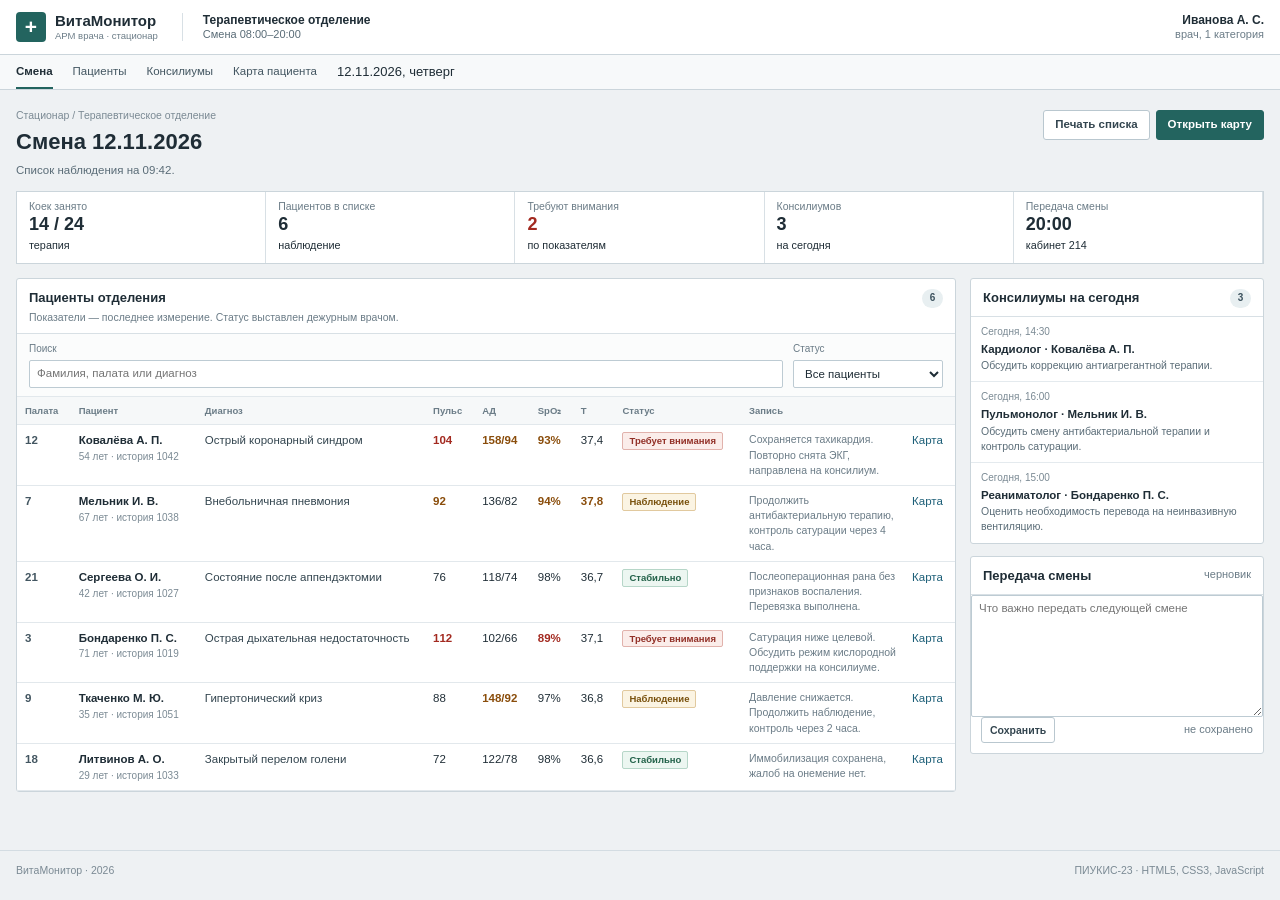
==== index.html @ b9f0060e "Add files via upload" ====
<!DOCTYPE html>
<html lang="ru">
<head>
  <meta charset="utf-8">
  <meta name="viewport" content="width=device-width, initial-scale=1">
  <title>Смена — ВитаМонитор</title>
  <meta name="description" content="Рабочее место врача стационара: пациенты отделения, показатели, консилиумы и передача смены.">
  <link rel="icon" href="assets/favicon.svg" type="image/svg+xml">
  <link rel="stylesheet" href="css/styles.css">
</head>
<body class="app-page">
  <header class="app-header">
    <div class="app-header-inner">
      <a class="brand" href="index.html" aria-label="ВитаМонитор — экран смены">
        <span class="brand-mark" aria-hidden="true">+</span>
        <span class="brand-text">ВитаМонитор<small>АРМ врача · стационар</small></span>
      </a>
      <div class="header-context">
        <span class="header-department">Терапевтическое отделение</span>
        <span class="header-shift">Смена 08:00–20:00</span>
      </div>
      <div class="header-user">
        <span class="user-name">Иванова А. С.</span>
        <span class="user-role">врач, 1 категория</span>
      </div>
    </div>
  </header>

  <nav class="app-nav" aria-label="Разделы">
    <div class="app-nav-inner">
      <a class="is-current" href="index.html">Смена</a>
      <a href="index.html#patients">Пациенты</a>
      <a href="index.html#consiliums">Консилиумы</a>
      <a href="dashboard.html">Карта пациента</a>
      <span class="nav-date">12.11.2026, четверг</span>
    </div>
  </nav>

  <main class="app-main">
    <div class="app-container">
      <div class="page-head">
        <div>
          <p class="breadcrumbs">Стационар / Терапевтическое отделение</p>
          <h1>Смена 12.11.2026</h1>
          <p class="page-sub">Список наблюдения на 09:42.</p>
        </div>
        <div class="page-actions">
          <button class="button button-secondary" type="button" onclick="window.print()">Печать списка</button>
          <a class="button" href="dashboard.html">Открыть карту</a>
        </div>
      </div>

      <section class="summary-strip" aria-label="Сводка по смене">
        <div class="summary-item"><span>Коек занято</span><strong>14 / 24</strong><small>терапия</small></div>
        <div class="summary-item"><span>Пациентов в списке</span><strong>6</strong><small>наблюдение</small></div>
        <div class="summary-item summary-alert"><span>Требуют внимания</span><strong>2</strong><small>по показателям</small></div>
        <div class="summary-item"><span>Консилиумов</span><strong>3</strong><small>на сегодня</small></div>
        <div class="summary-item"><span>Передача смены</span><strong>20:00</strong><small>кабинет 214</small></div>
      </section>

      <div class="shift-layout">
        <section class="panel shift-panel" id="patients">
          <div class="panel-header">
            <div>
              <h2>Пациенты отделения</h2>
              <p>Показатели — последнее измерение. Статус выставлен дежурным врачом.</p>
            </div>
            <span class="record-count" id="shiftCount">6</span>
          </div>

          <div class="table-tools">
            <label class="field search-field">
              <span>Поиск</span>
              <input type="search" id="shiftSearch" placeholder="Фамилия, палата или диагноз">
            </label>
            <label class="field">
              <span>Статус</span>
              <select id="shiftStatus">
                <option value="all">Все пациенты</option>
                <option value="risk">Требуют внимания</option>
                <option value="watch">Наблюдение</option>
                <option value="stable">Стабильные</option>
              </select>
            </label>
          </div>

          <div class="table-scroll">
            <table class="data-table shift-table">
              <thead>
                <tr>
                  <th>Палата</th>
                  <th>Пациент</th>
                  <th>Диагноз</th>
                  <th>Пульс</th>
                  <th>АД</th>
                  <th>SpO₂</th>
                  <th>T</th>
                  <th>Статус</th>
                  <th>Запись</th>
                  <th></th>
                </tr>
              </thead>
              <tbody id="shiftRows"></tbody>
            </table>
          </div>
        </section>

        <aside class="shift-aside">
          <section class="panel" id="consiliums">
            <div class="panel-header compact">
              <h2>Консилиумы на сегодня</h2>
              <span class="record-count">3</span>
            </div>
            <div class="consilium-feed" id="todayConsiliums"></div>
          </section>

          <section class="panel">
            <div class="panel-header compact">
              <h2>Передача смены</h2>
              <span class="muted-small">черновик</span>
            </div>
            <label class="field">
              <span class="visually-hidden">Текст передачи смены</span>
              <textarea id="handoverText" rows="7" placeholder="Что важно передать следующей смене"></textarea>
            </label>
            <div class="handover-actions">
              <button class="button button-secondary button-small" type="button" id="saveHandover">Сохранить</button>
              <span class="muted-small" id="handoverStatus">не сохранено</span>
            </div>
          </section>
        </aside>
      </div>
    </div>
  </main>

  <footer class="app-footer">
    <div class="app-container footer-line">
      <span>ВитаМонитор · 2026</span>
      <span>ПИУКИС-23 · HTML5, CSS3, JavaScript</span>
    </div>
  </footer>

  <div class="toast" id="appToast" hidden></div>
  <script src="js/patients.js"></script>
  <script src="js/interface.js"></script>
</body>
</html>
---- css/styles.css ----
*, *::before, *::after {
  box-sizing: border-box;
}
body {
  margin: 0;
  color: #1f2d36;
  background: #eef1f3;
  font-family: "Segoe UI",  Tahoma,  Arial,  sans-serif;
  font-size: 13px;
  line-height: 1.45;
}
a {
  color: #1d5f78;
  text-decoration: none;
}
h1, h2, h3, p {
  margin-top: 0;
}
h1 {
  margin-bottom: 4px;
  font-size: 22px;
  font-weight: 600;
}
h2 {
  margin-bottom: 4px;
  font-size: 15px;
  font-weight: 600;
}
h3 {
  margin-bottom: 6px;
  font-size: 13px;
  font-weight: 600;
}
button, input, select, textarea {
  font: inherit;
}
.visually-hidden {
  position: absolute;
  width: 1px;
  height: 1px;
  padding: 0;
  margin: -1px;
  overflow: hidden;
  clip: rect(0,  0,  0,  0);
  white-space: nowrap;
  border: 0;
}
.muted-small {
  color: #6b7c87;
  font-size: 11px;
}
.app-header {
  background: #fff;
  border-bottom: 1px solid #cbd5db;
}
.app-header-inner {
  display: flex;
  align-items: center;
  gap: 24px;
  width: min(1400px,  calc(100% - 32px));
  min-height: 54px;
  margin: 0 auto;
}
.brand {
  display: inline-flex;
  align-items: center;
  gap: 9px;
  flex-shrink: 0;
  color: #1f2d36;
}
.brand-mark {
  display: inline-grid;
  place-items: center;
  width: 30px;
  height: 30px;
  border-radius: 4px;
  background: #23645f;
  color: #fff;
  font-size: 21px;
  font-weight: 700;
  line-height: 1;
}
.brand-text {
  display: flex;
  flex-direction: column;
  font-size: 15px;
  font-weight: 600;
  line-height: 1.15;
}
.brand-text small {
  margin-top: 2px;
  color: #6b7c87;
  font-size: 9.5px;
  font-weight: 400;
}
.header-context {
  display: flex;
  flex-direction: column;
  padding-left: 20px;
  border-left: 1px solid #d8e0e5;
  color: #5a6c77;
  font-size: 11px;
  line-height: 1.25;
}
.header-department {
  color: #1f2d36;
  font-size: 12px;
  font-weight: 600;
}
.header-user {
  display: flex;
  flex-direction: column;
  align-items: flex-end;
  margin-left: auto;
  font-size: 11px;
  line-height: 1.25;
}
.user-name {
  color: #1f2d36;
  font-size: 12px;
  font-weight: 600;
}
.user-role {
  color: #6b7c87;
}
.app-nav {
  background: #f7f9fa;
  border-bottom: 1px solid #cbd5db;
}
.app-nav-inner {
  display: flex;
  align-items: center;
  gap: 20px;
  width: min(1400px,  calc(100% - 32px));
  min-height: 34px;
  margin: 0 auto;
}
.app-nav a {
  display: inline-flex;
  align-items: center;
  height: 34px;
  border-bottom: 2px solid transparent;
  color: #435661;
  font-size: 11.5px;
  text-decoration: none;
}
.app-nav a.is-current {
  border-bottom-color: #23645f;
  color: #1f2d36;
  font-weight: 600;
}
.app-main {
  min-height: calc(100vh - 140px);
  padding: 18px 0 30px;
}
.app-container {
  width: min(1400px,  calc(100% - 32px));
  margin: 0 auto;
}
.app-footer {
  border-top: 1px solid #d3dce2;
  color: #7b8a94;
  font-size: 10.5px;
}
.footer-line {
  display: flex;
  justify-content: space-between;
  gap: 16px;
  padding: 12px 0;
}
.page-head {
  display: flex;
  align-items: flex-start;
  justify-content: space-between;
  gap: 20px;
  margin-bottom: 12px;
}
.breadcrumbs {
  margin-bottom: 3px;
  color: #7b8a94;
  font-size: 10.5px;
}
.page-sub {
  margin-bottom: 0;
  color: #5a6c77;
  font-size: 11.5px;
}
.page-actions {
  display: flex;
  gap: 6px;
  padding-top: 2px;
}
.summary-strip {
  display: grid;
  grid-template-columns: repeat(5,  minmax(0,  1fr));
  margin-bottom: 14px;
  border: 1px solid #cbd5db;
  background: #fff;
}
.summary-item {
  padding: 8px 12px;
  border-right: 1px solid #d8e0e5;
}
.summary-item span {
  display: block;
  color: #6b7c87;
  font-size: 10.5px;
  line-height: 1.3;
}
.summary-item strong {
  display: block;
  margin: 2px 0 1px;
  color: #1f2d36;
  font-size: 18px;
  font-weight: 600;
  line-height: 1.1;
}
.summary-alert strong {
  color: #a32a20;
}
.button {
  display: inline-flex;
  align-items: center;
  justify-content: center;
  min-height: 30px;
  padding: 4px 11px;
  border: 1px solid #23645f;
  border-radius: 3px;
  background: #23645f;
  color: #fff;
  font-size: 11.5px;
  font-weight: 600;
  line-height: 1.2;
  cursor: pointer;
}
.button:hover {
  background: #194e4a;
  border-color: #194e4a;
  color: #fff;
  text-decoration: none;
}
.button-secondary {
  background: #fff;
  border-color: #b9c7cf;
  color: #33454f;
}
.button-small {
  min-height: 26px;
  padding: 3px 8px;
  font-size: 10.5px;
}
.shift-layout {
  display: grid;
  grid-template-columns: minmax(0,  1fr) 294px;
  gap: 14px;
  align-items: start;
}
.panel {
  border: 1px solid #cbd5db;
  border-radius: 3px;
  background: #fff;
}
.panel-header {
  display: flex;
  align-items: flex-start;
  justify-content: space-between;
  gap: 12px;
  padding: 10px 12px 8px;
  border-bottom: 1px solid #d8e0e5;
}
.panel-header h2 {
  margin: 0;
  font-size: 13px;
  font-weight: 600;
}
.panel-header p {
  margin: 2px 0 0;
  color: #6b7c87;
  font-size: 10.5px;
}
.record-count {
  display: inline-grid;
  place-items: center;
  min-width: 21px;
  height: 19px;
  padding: 0 5px;
  border-radius: 10px;
  background: #e8eff1;
  color: #3c525e;
  font-size: 10px;
  font-weight: 600;
}
.table-tools {
  display: flex;
  gap: 10px;
  padding: 8px 12px;
  border-bottom: 1px solid #e2e8ec;
  background: #fbfcfc;
}
.field {
  display: flex;
  flex-direction: column;
  gap: 3px;
  min-width: 0;
}
.field>span {
  color: #6b7c87;
  font-size: 10px;
}
.field input, .field select, .field textarea {
  width: 100%;
  min-height: 28px;
  padding: 4px 7px;
  border: 1px solid #bdcbd3;
  border-radius: 2px;
  background: #fff;
  color: #1f2d36;
  font-size: 11.5px;
}
.field input:focus, .field select:focus, .field textarea:focus {
  outline: 2px solid #9fc6c2;
  outline-offset: 0;
  border-color: #4c8882;
}
.field textarea {
  resize: vertical;
  line-height: 1.4;
}
.search-field {
  flex: 1 1 260px;
}
.table-tools .field:not(.search-field) {
  flex: 0 0 150px;
}
.table-scroll {
  overflow-x: auto;
}
.data-table {
  width: 100%;
  border-collapse: collapse;
  font-size: 11.5px;
}
.data-table th, .data-table td {
  padding: 7px 8px;
  border-bottom: 1px solid #e2e8ec;
  text-align: left;
  vertical-align: top;
}
.data-table th {
  color: #6b7c87;
  background: #f6f8f9;
  font-size: 9.5px;
  font-weight: 600;
  white-space: nowrap;
}
.data-table .num {
  white-space: nowrap;
}
.bed-cell {
  color: #435661;
  font-weight: 600;
  white-space: nowrap;
}
.patient-cell strong {
  display: block;
  font-weight: 600;
  white-space: nowrap;
}
.patient-cell small {
  display: block;
  margin-top: 1px;
  color: #7b8a94;
  font-size: 10px;
}
.diagnosis-cell {
  max-width: 210px;
  color: #33454f;
}
.value-warn {
  color: #8a4d0b;
  font-weight: 600;
}
.value-alert {
  color: #a32a20;
  font-weight: 600;
}
.note-cell {
  max-width: 150px;
  color: #6b7c87;
  font-size: 10.5px;
}
.status {
  display: inline-block;
  padding: 1px 6px;
  border: 1px solid transparent;
  border-radius: 2px;
  font-size: 9.5px;
  font-weight: 600;
  white-space: nowrap;
}
.status-risk {
  border-color: #e1b2ac;
  background: #fbedea;
  color: #923027;
}
.status-watch {
  border-color: #e1c99e;
  background: #fbf4e3;
  color: #78500c;
}
.status-stable {
  border-color: #b6d6c8;
  background: #ecf6f1;
  color: #23624a;
}
.shift-aside {
  display: grid;
  gap: 12px;
}
.consilium-feed {
  display: grid;
}
.consilium-line {
  padding: 8px 10px;
  border-bottom: 1px solid #e4eaee;
}
.consilium-line:last-child {
  border-bottom: 0;
}
.consilium-line time {
  display: block;
  color: #7b8a94;
  font-size: 10px;
}
.consilium-line strong {
  display: block;
  margin: 1px 0;
  font-size: 11.5px;
  font-weight: 600;
}
.consilium-line p {
  margin: 0;
  color: #5a6c77;
  font-size: 10.5px;
}
.handover-actions {
  display: flex;
  align-items: center;
  justify-content: space-between;
  gap: 8px;
  padding: 0 10px 10px;
}
.patient-layout {
  display: grid;
  grid-template-columns: 246px minmax(0,  1fr);
  gap: 14px;
  align-items: start;
}
.patient-list-panel {
  min-width: 0;
  border: 1px solid #cbd5db;
  border-radius: 3px;
  background: #fff;
}
.list-tools {
  display: grid;
  gap: 5px;
  padding: 8px 10px;
  border-bottom: 1px solid #e2e8ec;
  background: #fbfcfc;
}
.patient-list {
  max-height: 620px;
  overflow-y: auto;
}
.patient-item {
  display: block;
  width: 100%;
  padding: 7px 10px;
  border: 0;
  border-bottom: 1px solid #e6ecef;
  border-left: 3px solid transparent;
  background: #fff;
  color: #1f2d36;
  text-align: left;
  cursor: pointer;
}
.patient-item.is-active {
  border-left-color: #23645f;
  background: #eff6f4;
}
.patient-item-top {
  display: flex;
  align-items: baseline;
  justify-content: space-between;
  gap: 6px;
}
.patient-item strong {
  overflow: hidden;
  font-size: 11.5px;
  font-weight: 600;
  text-overflow: ellipsis;
  white-space: nowrap;
}
.patient-item small {
  display: block;
  margin-top: 1px;
  color: #7b8a94;
  font-size: 10px;
}
.patient-view {
  min-width: 0;
  min-height: 420px;
}
.patient-banner {
  border: 1px solid #cbd5db;
  border-radius: 3px;
  background: #fff;
}
.patient-banner-top {
  display: flex;
  align-items: flex-start;
  gap: 14px;
  padding: 10px 12px;
}
.patient-initials {
  display: inline-grid;
  place-items: center;
  width: 38px;
  height: 38px;
  flex: 0 0 auto;
  border-radius: 3px;
  background: #e6efed;
  color: #23645f;
  font-size: 12px;
  font-weight: 600;
}
.patient-title {
  min-width: 0;
}
.patient-title h2 {
  margin: 0;
  font-size: 17px;
  font-weight: 600;
}
.patient-badges {
  display: flex;
  flex-wrap: wrap;
  gap: 5px;
  margin-top: 5px;
}
.badge-diagnosis {
  border-color: #c5d8e3;
  background: #f0f6f9;
  color: #28566c;
}
.patient-actions {
  display: flex;
  gap: 5px;
  margin-left: auto;
  flex-shrink: 0;
}
.patient-tabs {
  display: flex;
  gap: 0;
  padding: 0 12px;
  border-top: 1px solid #e2e8ec;
  background: #fbfcfc;
}
.tab {
  padding: 7px 12px;
  border: 0;
  border-bottom: 2px solid transparent;
  background: transparent;
  color: #5a6c77;
  font-size: 11px;
  cursor: pointer;
}
.tab.is-active {
  border-bottom-color: #23645f;
  color: #1f2d36;
  font-weight: 600;
}
.patient-panel {
  padding: 12px;
  border: 1px solid #cbd5db;
  border-top: 0;
  background: #fff;
}
.patient-panel[hidden] {
  display: none;
}
.vitals-strip {
  display: grid;
  grid-template-columns: repeat(4,  minmax(0,  1fr));
  margin-bottom: 12px;
  border: 1px solid #d5dfe4;
  background: #fff;
}
.vital-box {
  padding: 7px 10px;
  border-right: 1px solid #e2e8ec;
}
.vital-box span {
  display: block;
  color: #6b7c87;
  font-size: 10px;
}
.vital-box strong {
  display: inline-block;
  margin: 1px 0;
  color: #1f2d36;
  font-size: 19px;
  font-weight: 600;
  line-height: 1.1;
}
.vital-box small {
  margin-left: 3px;
  color: #8a979f;
  font-size: 9.5px;
}
.vital-box em {
  display: block;
  color: #7b8a94;
  font-size: 9.5px;
  font-style: normal;
}
.vital-box.is-warning {
  background: #fffaf0;
}
.vital-box.is-warning strong {
  color: #8a4d0b;
}
.vital-box.is-alert {
  background: #fdf5f3;
}
.vital-box.is-alert strong {
  color: #a32a20;
}
.clinical-grid {
  display: grid;
  grid-template-columns: minmax(0,  1fr) 250px;
  gap: 12px;
  align-items: start;
}
.clinical-block {
  min-width: 0;
  border: 1px solid #d5dfe4;
  background: #fff;
}
.clinical-block-head {
  display: flex;
  align-items: baseline;
  justify-content: space-between;
  gap: 8px;
  padding: 7px 9px;
  border-bottom: 1px solid #e2e8ec;
  background: #fbfcfc;
}
.clinical-block-head h3 {
  margin: 0;
  font-size: 11.5px;
}
.flowsheet {
  width: 100%;
  border-collapse: collapse;
  font-size: 11px;
}
.flowsheet th, .flowsheet td {
  padding: 5px 7px;
  border-bottom: 1px solid #e8eef1;
  text-align: right;
}
.flowsheet th:first-child, .flowsheet td:first-child {
  text-align: left;
}
.flowsheet th {
  color: #6b7c87;
  background: #f8fafb;
  font-size: 9px;
  font-weight: 600;
}
.chart-wrap {
  padding: 6px 9px 8px;
  border-top: 1px solid #e2e8ec;
}
.chart-title {
  display: flex;
  justify-content: space-between;
  gap: 8px;
  margin-bottom: 4px;
  color: #6b7c87;
  font-size: 9.5px;
}
.bar-chart {
  display: grid;
  gap: 4px;
  padding: 4px 0 2px;
}
.bar-row {
  display: grid;
  grid-template-columns: 40px 1fr 32px;
  gap: 6px;
  align-items: center;
  font-size: 9.5px;
}
.bar-time {
  color: #7b8a94;
}
.bar-track {
  height: 8px;
  overflow: hidden;
  border-radius: 2px;
  background: #eef2f4;
}
.bar-fill {
  display: block;
  height: 100%;
  border-radius: 2px;
  background: #23645f;
}
.bar-fill.warning {
  background: #c98a32;
}
.bar-fill.alert {
  background: #a32a20;
}
.bar-value {
  color: #33454f;
  text-align: right;
}
.side-block {
  margin-bottom: 10px;
  border: 1px solid #d5dfe4;
  background: #fff;
}
.side-block:last-child {
  margin-bottom: 0;
}
.side-block h3 {
  margin: 0;
  padding: 7px 9px;
  border-bottom: 1px solid #e2e8ec;
  background: #fbfcfc;
  font-size: 11px;
}
.side-list {
  margin: 0;
  padding: 7px 9px 7px 24px;
  color: #33454f;
  font-size: 10.5px;
}
.side-list li {
  margin-bottom: 4px;
}
.side-list li:last-child {
  margin-bottom: 0;
}
.side-text {
  margin: 0;
  padding: 7px 9px;
  color: #5a6c77;
  font-size: 10.5px;
}
.notes-layout {
  display: grid;
  grid-template-columns: minmax(0,  1fr) 280px;
  gap: 12px;
}
.note-form {
  display: grid;
  gap: 7px;
  padding: 9px;
  border: 1px solid #d5dfe4;
  background: #fff;
}
.note-form label {
  display: grid;
  gap: 3px;
  color: #6b7c87;
  font-size: 10px;
}
.note-form input, .note-form select, .note-form textarea {
  width: 100%;
  padding: 5px 7px;
  border: 1px solid #bdcbd3;
  border-radius: 2px;
  background: #fff;
  color: #1f2d36;
  font-size: 11.5px;
}
.note-form textarea {
  min-height: 74px;
  resize: vertical;
}
.note-form button {
  justify-self: start;
  min-height: 28px;
  padding: 3px 9px;
  border: 1px solid #23645f;
  border-radius: 2px;
  background: #23645f;
  color: #fff;
  font-size: 10.5px;
  font-weight: 600;
  cursor: pointer;
}
.timeline {
  border: 1px solid #d5dfe4;
  background: #fff;
}
.timeline-item {
  padding: 8px 9px;
  border-bottom: 1px solid #e8eef1;
}
.timeline-item strong {
  font-size: 11px;
  font-weight: 600;
}
.timeline-item span {
  display: block;
  margin: 1px 0 3px;
  color: #7b8a94;
  font-size: 9.5px;
}
.timeline-item p {
  margin: 0;
  color: #33454f;
  font-size: 11px;
}
.no-records {
  margin: 0;
  padding: 10px;
  color: #7b8a94;
  font-size: 10.5px;
}
.consilium-layout {
  display: grid;
  grid-template-columns: minmax(0,  1fr) 300px;
  gap: 12px;
}
.consilium-form {
  display: grid;
  gap: 7px;
  padding: 9px;
  border: 1px solid #d5dfe4;
  background: #fff;
}
.consilium-form label {
  display: grid;
  gap: 3px;
  color: #6b7c87;
  font-size: 10px;
}
.consilium-form select, .consilium-form textarea {
  width: 100%;
  padding: 5px 7px;
  border: 1px solid #bdcbd3;
  border-radius: 2px;
  background: #fff;
  color: #1f2d36;
  font-size: 11.5px;
}
.consilium-form textarea {
  min-height: 74px;
  resize: vertical;
}
.consilium-form button {
  justify-self: start;
  min-height: 28px;
  padding: 3px 9px;
  border: 1px solid #23645f;
  border-radius: 2px;
  background: #23645f;
  color: #fff;
  font-size: 10.5px;
  font-weight: 600;
  cursor: pointer;
}
.consilium-list {
  border: 1px solid #d5dfe4;
  background: #fff;
}
.consilium-entry {
  padding: 8px 9px;
  border-bottom: 1px solid #e8eef1;
}
.consilium-entry strong {
  display: block;
  font-size: 11px;
}
.consilium-entry small {
  display: block;
  margin: 1px 0 3px;
  color: #7b8a94;
  font-size: 9.5px;
}
.consilium-entry p {
  margin: 0;
  color: #33454f;
  font-size: 11px;
}
.toast {
  position: fixed;
  right: 18px;
  bottom: 18px;
  z-index: 30;
  max-width: 300px;
  padding: 8px 10px;
  border: 1px solid #1f2d36;
  border-radius: 3px;
  background: #1f2d36;
  color: #fff;
  font-size: 11px;
}
.toast[hidden] {
  display: none;
}
@media (max-width: 1100px) {
  .shift-layout {
    grid-template-columns: 1fr;
  }
  .shift-aside {
    grid-template-columns: 1fr 1fr;
  }
}
@media (max-width: 900px) {
  .patient-layout {
    grid-template-columns: 1fr;
  }
  .patient-list {
    max-height: 260px;
  }
  .clinical-grid, .notes-layout, .consilium-layout {
    grid-template-columns: 1fr;
  }
  .patient-list-panel {
    min-width: 0;
  }
}
@media (max-width: 760px) {
  .app-header-inner {
    flex-wrap: wrap;
    gap: 8px;
    padding: 7px 0;
  }
  .header-context {
    padding-left: 0;
    border-left: 0;
  }
  .header-user {
    align-items: flex-start;
    margin-left: auto;
  }
  .app-nav-inner {
    overflow-x: auto;
    gap: 14px;
  }
  .page-head {
    flex-direction: column;
  }
  .summary-strip {
    grid-template-columns: 1fr 1fr;
  }
  .summary-item {
    border-bottom: 1px solid #d8e0e5;
  }
  .summary-item:nth-child(2n) {
    border-right: 0;
  }
  .table-tools {
    flex-direction: column;
  }
  .table-tools .field:not(.search-field) {
    flex: 1 1 auto;
  }
  .data-table {
    min-width: 780px;
  }
  .shift-aside {
    grid-template-columns: 1fr;
  }
  .patient-banner-top {
    flex-wrap: wrap;
  }
  .patient-actions {
    width: 100%;
    margin-left: 0;
  }
  .vitals-strip {
    grid-template-columns: 1fr 1fr;
  }
  .vital-box:nth-child(2) {
    border-right: 0;
  }
  .vital-box:nth-child(3), .vital-box:nth-child(4) {
    border-top: 1px solid #e2e8ec;
  }
  .footer-line {
    flex-direction: column;
    gap: 4px;
  }
}
@media (max-width: 480px) {
  .app-container, .app-header-inner, .app-nav-inner {
    width: calc(100% - 20px);
  }
  .brand-text {
    font-size: 13px;
  }
  .brand-text small {
    font-size: 8.5px;
  }
  .header-context {
    display: none;
  }
  .page-actions {
    width: 100%;
  }
  .page-actions .button {
    flex: 1;
  }
  .summary-item strong {
    font-size: 16px;
  }
  .patient-title h2 {
    font-size: 15px;
  }
}
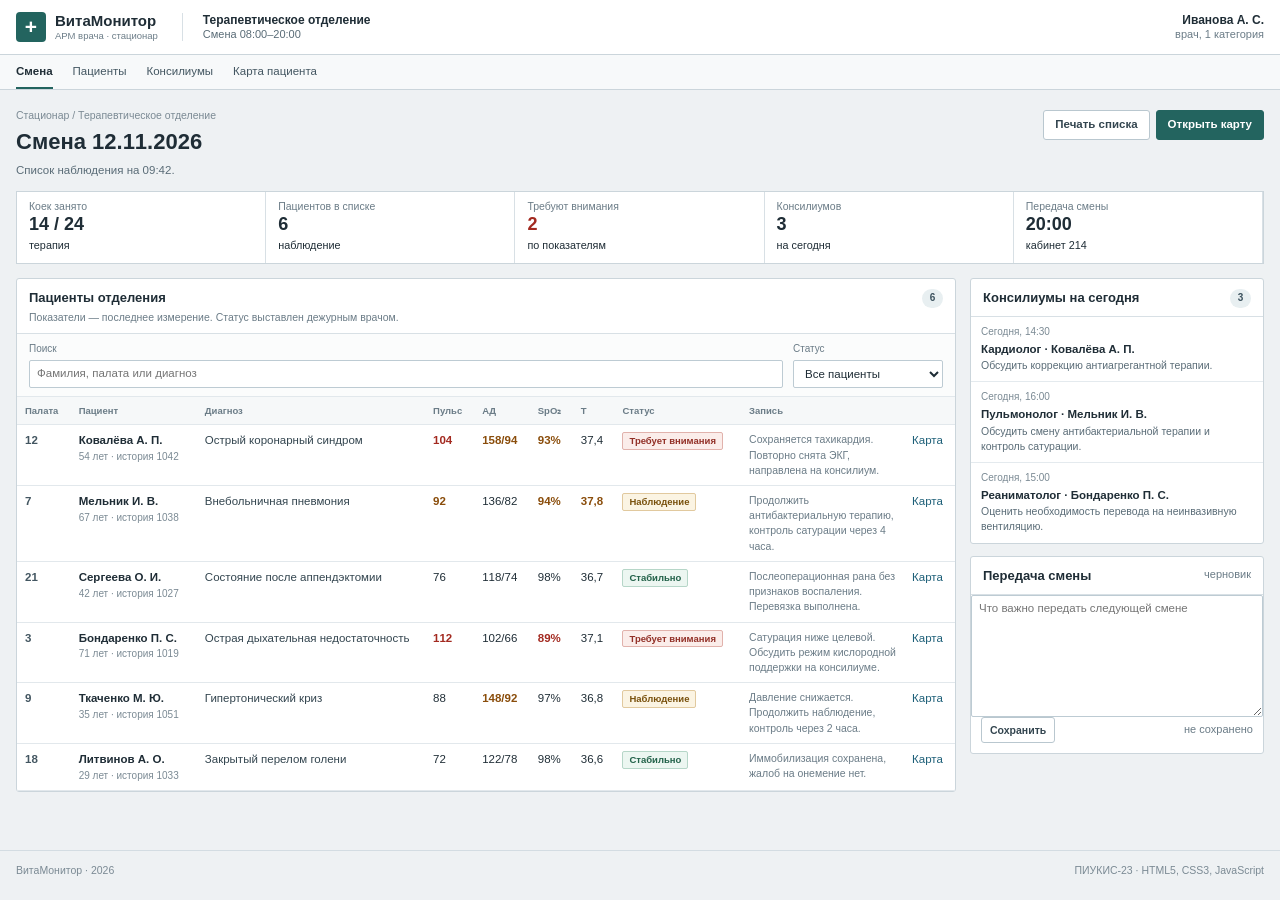
==== commit 9b26da30: "Update index.html" ====
--- a/index.html
+++ b/index.html
@@ -32,7 +32,7 @@
       <a href="index.html#patients">Пациенты</a>
       <a href="index.html#consiliums">Консилиумы</a>
       <a href="dashboard.html">Карта пациента</a>
-      <span class="nav-date">12.11.2026, четверг</span>
+      <span class="nav-date"></span>
     </div>
   </nav>
 
@@ -41,7 +41,7 @@
       <div class="page-head">
         <div>
           <p class="breadcrumbs">Стационар / Терапевтическое отделение</p>
-          <h1>Смена 12.11.2026</h1>
+          <h1>Смена <span id="shiftDate">12.11.2026</span></h1>
           <p class="page-sub">Список наблюдения на 09:42.</p>
         </div>
         <div class="page-actions">
